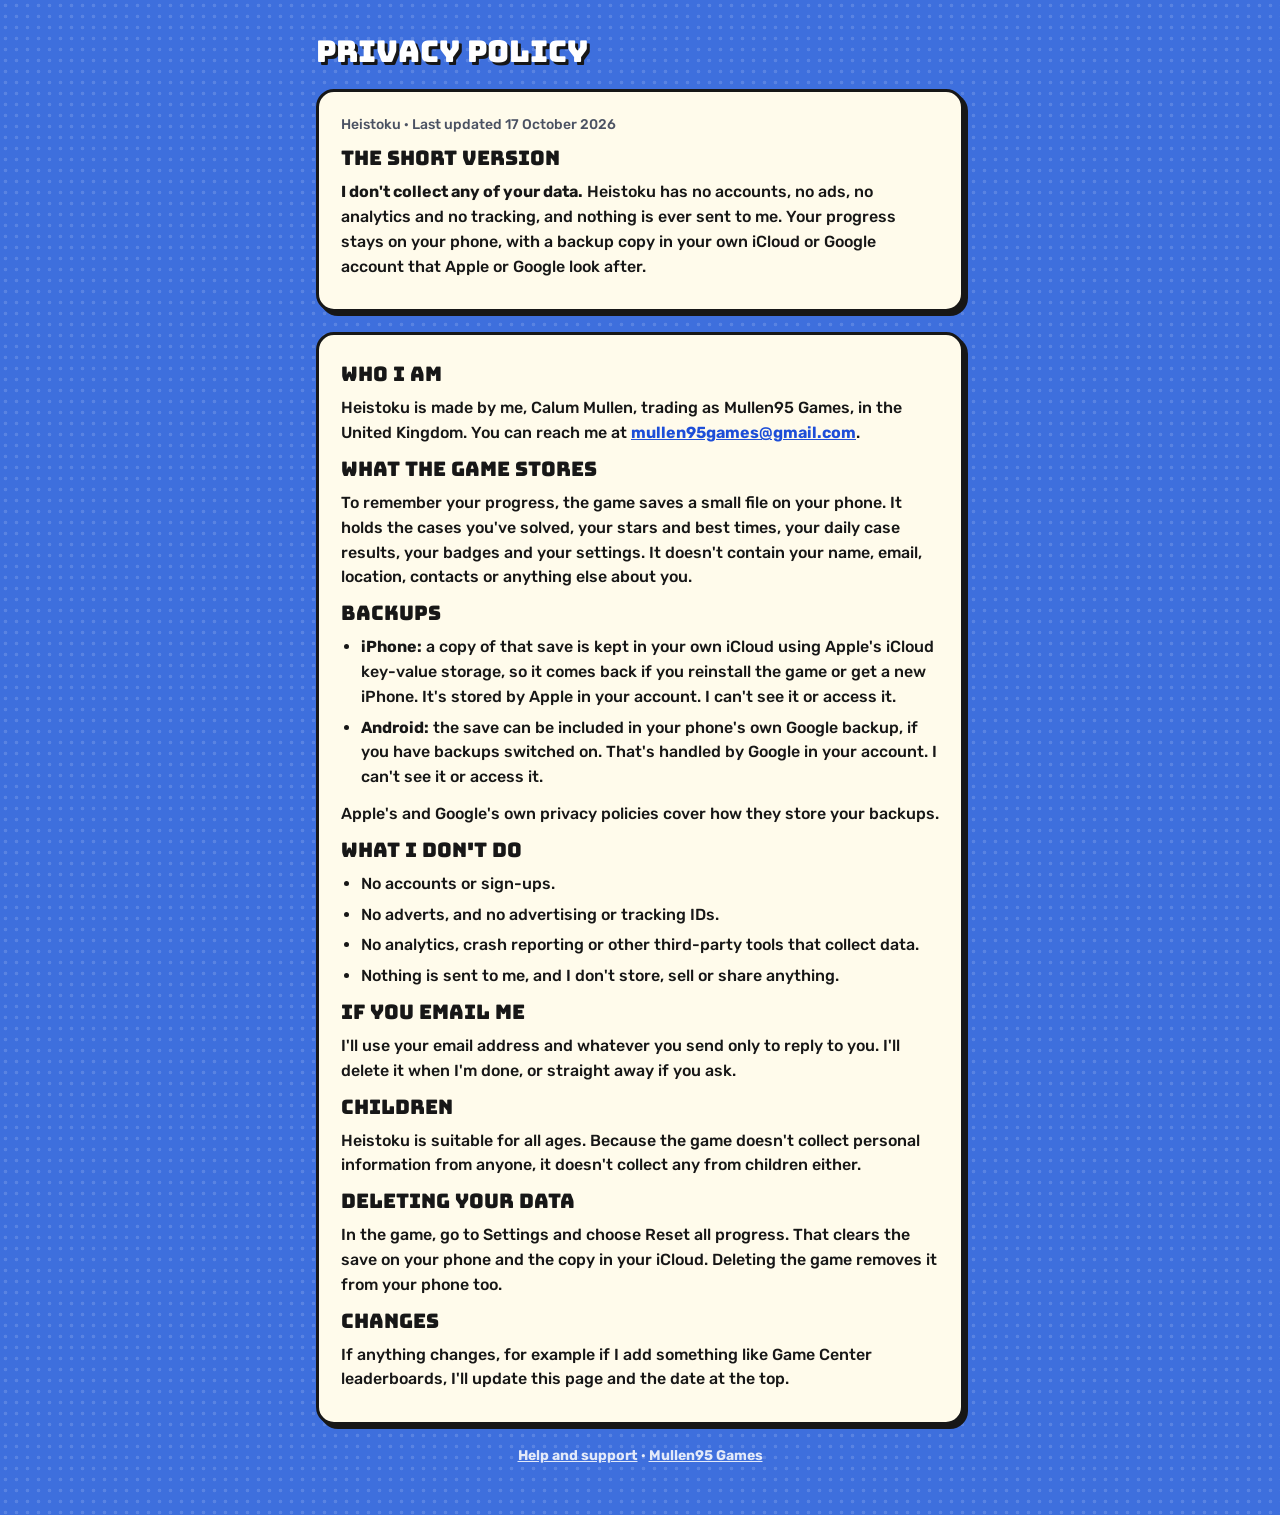
==== heistoku/privacy.html @ 3300e5d7 "Mullen95 Games website: Heistoku help and privacy policy Co-Authored-By: Claude Opus 5.5 <noreply@an" ====
<!doctype html>
<html lang="en-GB">
<head>
<meta charset="utf-8"><meta name="viewport" content="width=device-width, initial-scale=1">
<title>Heistoku – Privacy policy</title>
<link rel="preconnect" href="https://fonts.googleapis.com"><link rel="preconnect" href="https://fonts.gstatic.com" crossorigin>
<link href="https://fonts.googleapis.com/css2?family=Bungee&family=Rubik:wght@500;700;800&display=swap" rel="stylesheet">
<link rel="stylesheet" href="../style.css">
</head>
<body><main>
<h1>Privacy policy</h1>
<div class="card">
 <p class="small">Heistoku · Last updated 17 October 2026</p>
 <h2>The short version</h2>
 <p><b>I don't collect any of your data.</b> Heistoku has no accounts, no ads, no analytics and no tracking, and nothing is ever sent to me. Your progress stays on your phone, with a backup copy in your own iCloud or Google account that Apple or Google look after.</p>
</div>

<div class="card">
 <h2>Who I am</h2>
 <p>Heistoku is made by me, Calum Mullen, trading as Mullen95 Games, in the United Kingdom. You can reach me at <a href="mailto:mullen95games@gmail.com">mullen95games@gmail.com</a>.</p>

 <h2>What the game stores</h2>
 <p>To remember your progress, the game saves a small file on your phone. It holds the cases you've solved, your stars and best times, your daily case results, your badges and your settings. It doesn't contain your name, email, location, contacts or anything else about you.</p>

 <h2>Backups</h2>
 <ul>
  <li><b>iPhone:</b> a copy of that save is kept in your own iCloud using Apple's iCloud key-value storage, so it comes back if you reinstall the game or get a new iPhone. It's stored by Apple in your account. I can't see it or access it.</li>
  <li><b>Android:</b> the save can be included in your phone's own Google backup, if you have backups switched on. That's handled by Google in your account. I can't see it or access it.</li>
 </ul>
 <p>Apple's and Google's own privacy policies cover how they store your backups.</p>

 <h2>What I don't do</h2>
 <ul>
  <li>No accounts or sign-ups.</li>
  <li>No adverts, and no advertising or tracking IDs.</li>
  <li>No analytics, crash reporting or other third-party tools that collect data.</li>
  <li>Nothing is sent to me, and I don't store, sell or share anything.</li>
 </ul>

 <h2>If you email me</h2>
 <p>I'll use your email address and whatever you send only to reply to you. I'll delete it when I'm done, or straight away if you ask.</p>

 <h2>Children</h2>
 <p>Heistoku is suitable for all ages. Because the game doesn't collect personal information from anyone, it doesn't collect any from children either.</p>

 <h2>Deleting your data</h2>
 <p>In the game, go to Settings and choose Reset all progress. That clears the save on your phone and the copy in your iCloud. Deleting the game removes it from your phone too.</p>

 <h2>Changes</h2>
 <p>If anything changes, for example if I add something like Game Center leaderboards, I'll update this page and the date at the top.</p>
</div>
<footer><a href="./">Help and support</a> · <a href="../">Mullen95 Games</a></footer>
</main></body>
</html>
---- style.css ----
:root{--sky:#3e6fdd;--ink:#171717;--paper:#fffbeb;--tape:#ffd23f;--soft:#4b5263}
*{box-sizing:border-box}
html{background:var(--sky)}
body{margin:0;min-height:100vh;background:var(--sky) radial-gradient(#ffffff24 1.6px,transparent 2.1px) 0 0/11px 11px;color:var(--ink);font:500 16px/1.55 "Rubik",system-ui,-apple-system,"Segoe UI",sans-serif}
main{max-width:680px;margin:0 auto;padding:28px 16px 48px}
.card{background:var(--paper);border:3px solid var(--ink);border-radius:18px;box-shadow:4px 4px 0 var(--ink);padding:22px 22px 18px;margin:0 0 20px}
h1,h2{font-family:"Bungee","Arial Black",Impact,sans-serif;font-weight:400;line-height:1.15;margin:0 0 10px}
h1{font-size:30px;color:#fff;text-shadow:3px 3px 0 var(--ink);margin:6px 0 20px}
h2{font-size:20px;margin-top:6px}
h3{font-size:16px;font-weight:800;margin:18px 0 4px}
p,ul{margin:0 0 12px}ul{padding-left:20px}li{margin:0 0 6px}
a{color:#1d4ed8;font-weight:700}
.app{display:flex;gap:16px;align-items:center}
.app img{width:84px;height:84px;border-radius:20px;border:3px solid var(--ink);box-shadow:3px 3px 0 var(--ink);flex:none}
.app p{margin:4px 0 0;color:var(--soft)}
.btn{display:inline-block;margin:4px 8px 4px 0;padding:10px 16px;border:3px solid var(--ink);border-radius:12px;background:var(--tape);box-shadow:3px 3px 0 var(--ink);color:var(--ink);text-decoration:none;font-weight:800}
.small{font-size:14px;color:var(--soft)}
footer{color:#fff;font-size:14px;text-align:center;opacity:.85}
footer a{color:#fff}
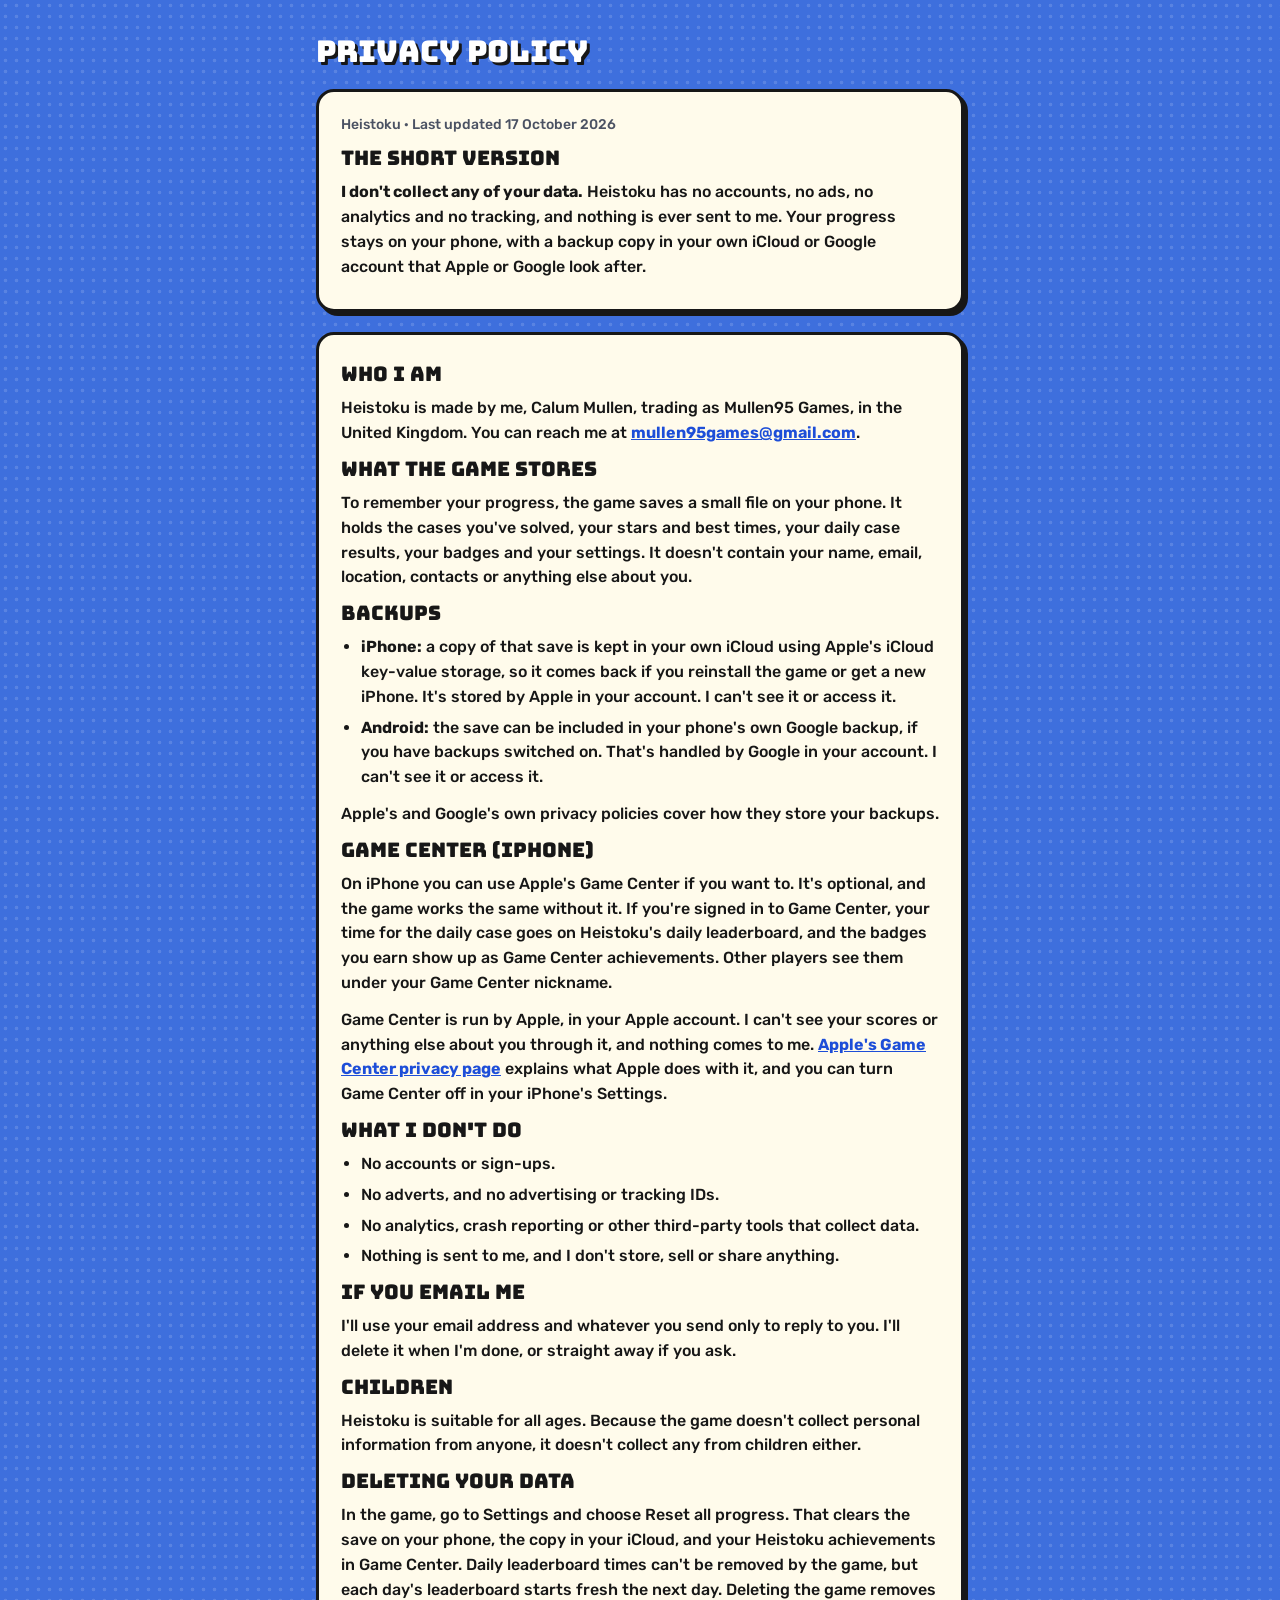
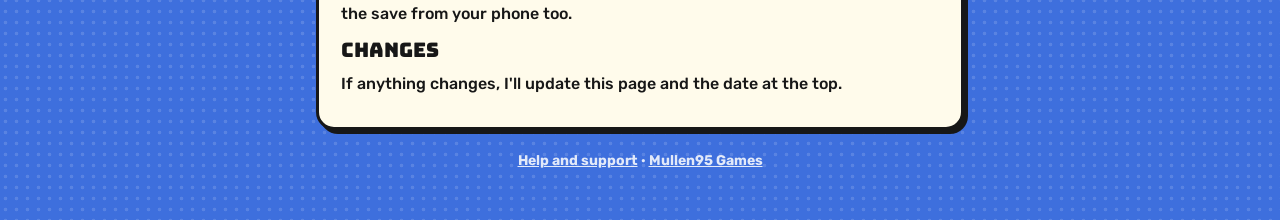
==== commit 329a16d8: "Privacy policy: Game Center section Co-Authored-By: Claude Opus 5.5 <noreply@anthropic.com> Claude-S" ====
--- a/heistoku/privacy.html
+++ b/heistoku/privacy.html
@@ -29,6 +29,9 @@
  </ul>
  <p>Apple's and Google's own privacy policies cover how they store your backups.</p>
 
+ <h2>Game Center (iPhone)</h2>
+ <p>On iPhone you can use Apple's Game Center if you want to. It's optional, and the game works the same without it. If you're signed in to Game Center, your time for the daily case goes on Heistoku's daily leaderboard, and the badges you earn show up as Game Center achievements. Other players see them under your Game Center nickname.</p>
+ <p>Game Center is run by Apple, in your Apple account. I can't see your scores or anything else about you through it, and nothing comes to me. <a href="https://www.apple.com/legal/privacy/data/en/game-center/">Apple's Game Center privacy page</a> explains what Apple does with it, and you can turn Game Center off in your iPhone's Settings.</p>
  <h2>What I don't do</h2>
  <ul>
   <li>No accounts or sign-ups.</li>
@@ -44,10 +47,10 @@
  <p>Heistoku is suitable for all ages. Because the game doesn't collect personal information from anyone, it doesn't collect any from children either.</p>
 
  <h2>Deleting your data</h2>
- <p>In the game, go to Settings and choose Reset all progress. That clears the save on your phone and the copy in your iCloud. Deleting the game removes it from your phone too.</p>
+ <p>In the game, go to Settings and choose Reset all progress. That clears the save on your phone, the copy in your iCloud, and your Heistoku achievements in Game Center. Daily leaderboard times can't be removed by the game, but each day's leaderboard starts fresh the next day. Deleting the game removes the save from your phone too.</p>
 
  <h2>Changes</h2>
- <p>If anything changes, for example if I add something like Game Center leaderboards, I'll update this page and the date at the top.</p>
+ <p>If anything changes, I'll update this page and the date at the top.</p>
 </div>
 <footer><a href="./">Help and support</a> · <a href="../">Mullen95 Games</a></footer>
 </main></body>
